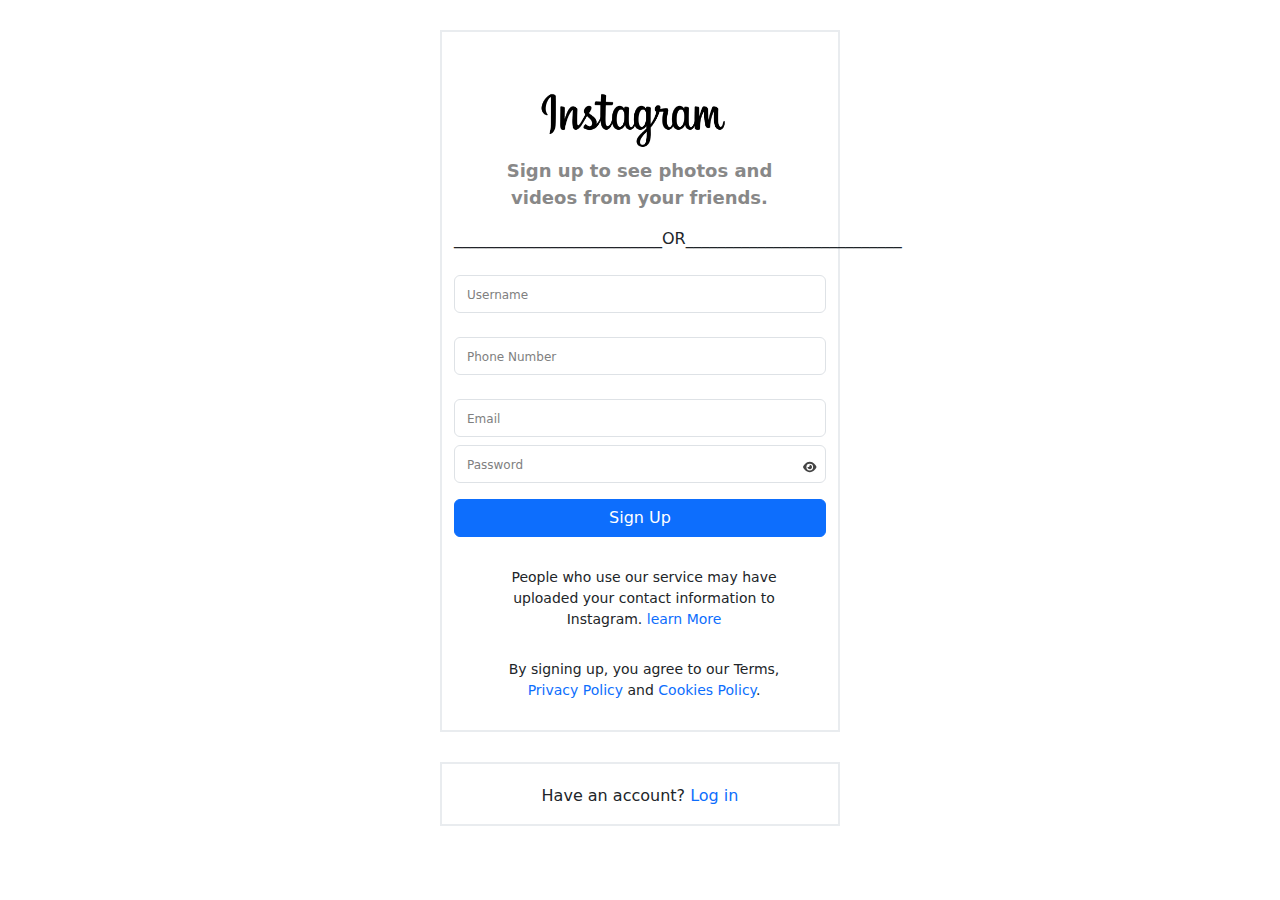
==== signup.html @ b011760c "Add files via upload" ====
<!DOCTYPE html>
<html lang="en">
  <head>
    <meta charset="UTF-8" />
    <meta name="viewport" content="width=device-width, initial-scale=1.0" />
    <title>Sign Up</title>
    <link rel="stylesheet" href="./css/all.min.css" />
    <link rel="stylesheet" href="./css/bootstrap.min.css" />
    <link rel="stylesheet" href="./css/sinup.css" />
  </head>
  <body>
    <div class="container">
      <div class="row" style="justify-content: center;
			align-items: center;">
        <div class="col-md-6 border border-light-subtle border-2 right-grid">
          <div class="right-login">
            <div class="instagram">
              <img src="./images/dark.png" alt="instagram" />
							<p class="headline">Sign up to see photos and videos from your friends.</p>
							<div class="mt-3">
								<span
									>__________________________OR___________________________</span
								>
							</div>
              <form action="" id="loginForm">
								<div class="form mt-4">
                  <input
                    type="text"
                    id="names"
                    class="form-control"
                    autocomplete="on"
                    placeholder="Username"
                    required
                  />
                  <div id="nameError"></div>
									<div class="form mt-4">
										<input
											type="text"
											id="phone"
											class="form-control"
											autocomplete="on"
											placeholder="Phone Number"
											required
										/>
                    <div id="phoneError"></div>
                <div class="form mt-4">
                  <input
                    type="text"
                    id="email"
                    class="form-control"
                    autocomplete="on"
                    placeholder="Email"
                    required
                  />
                  <div id="emailError"></div>
                  <div class="passs">
                    <input
                      type="password"
                      id="password"
                      class="form-control mt-2"
                      placeholder="Password"
                      required
                    />
                    <span id="eyea">
                      <i class="fa-solid fa-eye"></i>
                    </span>
                  </div>
                  <div id="passwordError"></div>
                  <div class="button mt-3">
                    <button
                      type="submit"
                      class="signUpC btn btn-primary w-100"
                      id="amazon"
                      >
                      Sign Up
                    </button>
                  </div>
                </div>
              </form>
            </div>
          </div>
          <div class="account">
						<p>People who use our service may have uploaded your contact information to Instagram. <a href="#">learn More</a>
						</p>
						<p>
							By signing up, you agree to our Terms, <a href="">Privacy Policy</a> and <a href="#">Cookies Policy</a>.
						</p>
          </div>
        </div>
      </div>
    </div>
    <div class="container mb-4">
      <div class="row" style="justify-content: center;
			align-items: center;">
        <div class="col-md-6 border border-light-subtle border-2 right-grid">
					<div class="text-content">
						<p>Have an account? <a href="index.html">Log in</a></p>
					</div>
        </div>
      </div>
    </div>
    <script src="./js/all.min.js"></script>
    <script src="./js/bootstrap.bundle.min.js"></script>
    <script src="./js/jquery.min.js"></script>
    <script src="./js/signup.js"></script>
  </body>
</html>
---- css/sinup.css ----
.right-grid {
  width: 400px;
  height: 80%;
  margin-top: 30px;
}

.homepage {
  margin-left: 130px;
}

/* image css */
.homepage img {
  height: 600px;
  margin-left: 50px;
}
/* instagram image css */
.instagram img {
  width: 200px;
  margin-top: 41px;
  margin-left: 80px;
  height: 80px;
  filter: brightness(0%);
}
.instagram .headline{
	font-size: 18px;
	color: #888;
	font-weight: bold;
	text-align: center;
	padding: 4px 22px 0 21px;
}
/* form css */
.form input::placeholder {
  font-size: 12px;
  color: grey;
}

.facebook-login .login {
  margin-left: 120px;
  margin-top: 20px;
  font-size: 13px;
  color: #385185;
}
.facebook-login a,.account a{
	text-decoration: none;
}
.account p{
	text-align: center;
	padding: 0 27px 13px 35px;
}
.account p:first-child{
	margin-top:30px;
}
.password {
  margin-left: 140px;
  font-size: 12px;
}

.passs{
	position: relative;
}
.passs svg{
	position: absolute;
	right: 10px;
	bottom: 10px;
	color: #444;
	font-size: 12px;
	cursor: pointer;
}
/* account text css */
.account {
  font-size: 14px;
}

/* homepage image animation css */
.swing {
  animation: swing ease-in-out 1s infinite alternate;
  transform-origin: center -20px;
  float: left;
}

.swing img {
  display: block;
}

.swing:after {
  content: "";
  position: absolute;
  width: 20px;
  height: 20px;
  border: 1px solid #999;
  top: -10px;
  left: 50%;
  z-index: 0;
  border-bottom: none;
  border-right: none;
  transform: rotate(45deg);
}

/* nail */
.swing:before {
  content: "";
  position: absolute;
  width: 5px;
  height: 5px;
  top: -14px;
  left: 54%;
  z-index: 5;
  border-radius: 50% 50%;
  background: #000;
}
.text-content{
	padding: 20px 0 0 0;
	text-align: center;
}
.text-content a{
	text-decoration: none;
}
/* Apply styles for small screens */
@media only screen and (max-width: 600px) {
  .homepage {
    margin-left: 5px;
    margin-right: 100px;
  }

  .home-image {
    margin-right: 90px;
  }

  .right-grid {
    margin-top: 5px;
    margin-left: 30px;
  }
}
/* Apply styles for tablet  */
@media (min-width: 768px) and (max-width: 1024px) {
  .right-grid {
    margin-top: 30px;
  }
}
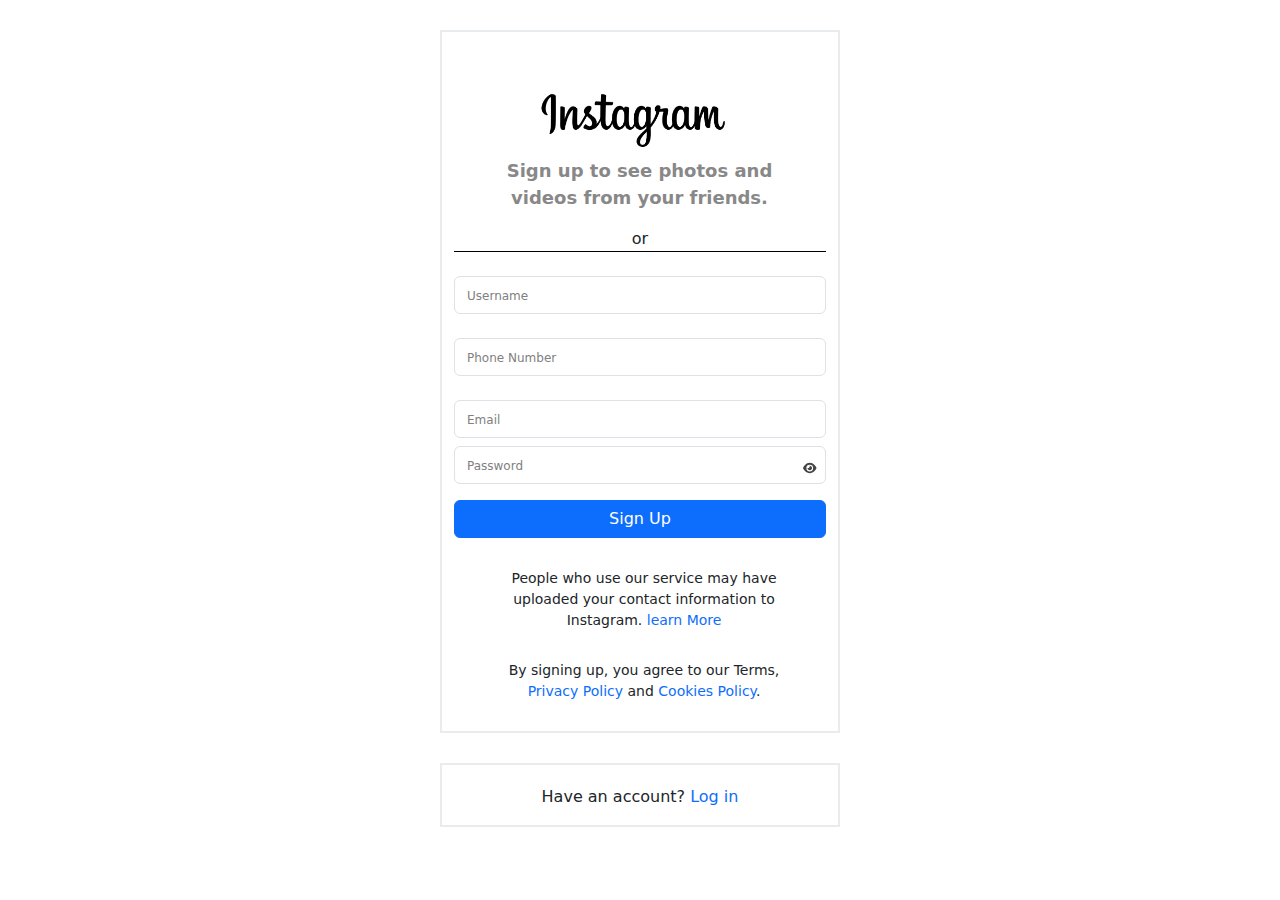
==== commit f554ed80: "hello rigster" ====
--- a/signup.html
+++ b/signup.html
@@ -18,9 +18,9 @@
               <img src="./images/dark.png" alt="instagram" />
 							<p class="headline">Sign up to see photos and videos from your friends.</p>
 							<div class="mt-3">
-								<span
-									>__________________________OR___________________________</span
-								>
+                <p class="text-center w-100 sharta"
+                >or</p
+              >
 							</div>
               <form action="" id="loginForm">
 								<div class="form mt-4">
--- a/css/sinup.css
+++ b/css/sinup.css
@@ -54,7 +54,9 @@
   margin-left: 140px;
   font-size: 12px;
 }
-
+.sharta{
+  border-bottom: 1px solid#000;
+}
 .passs{
 	position: relative;
 }
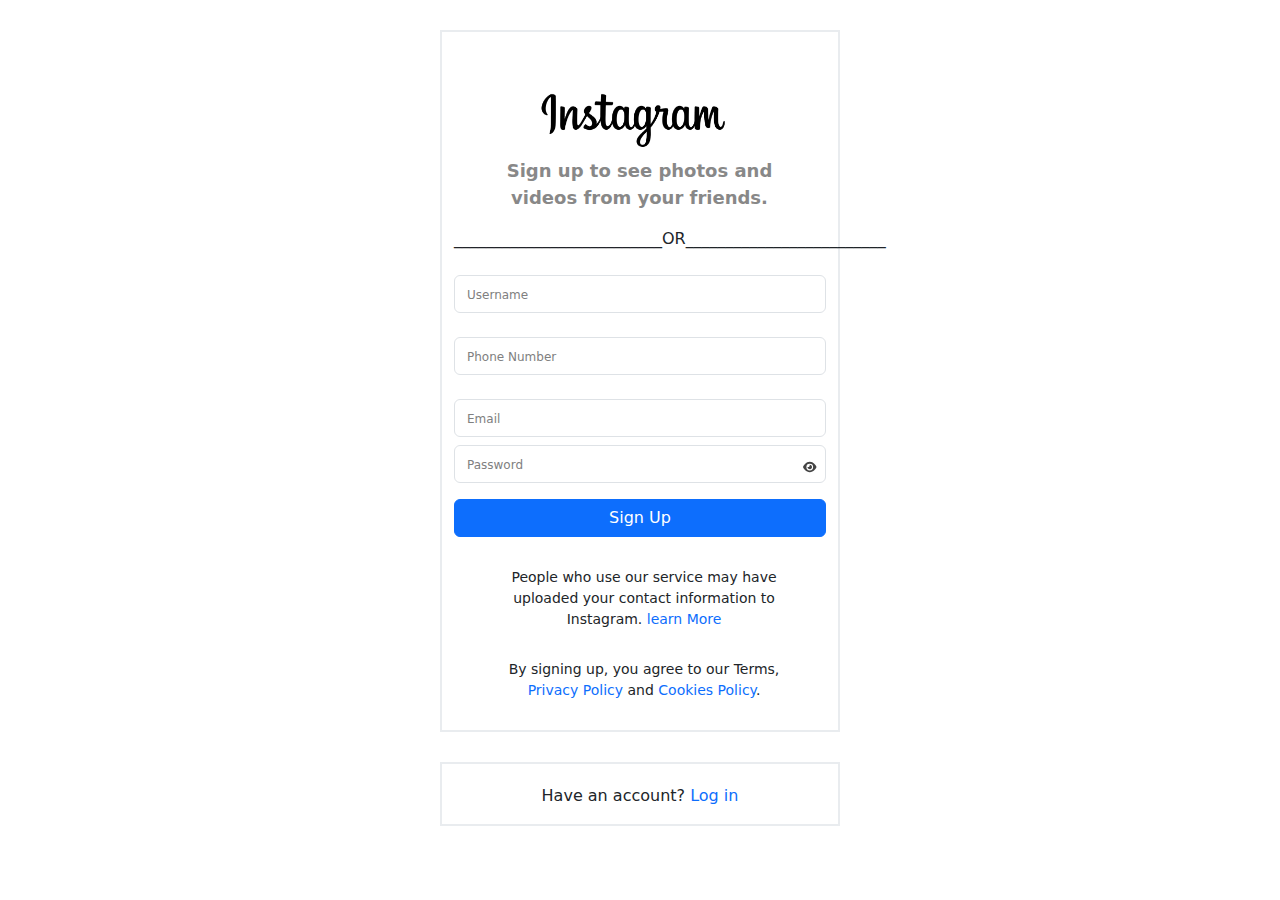
==== commit d5554296: "heelo again" ====
--- a/signup.html
+++ b/signup.html
@@ -18,9 +18,7 @@
               <img src="./images/dark.png" alt="instagram" />
 							<p class="headline">Sign up to see photos and videos from your friends.</p>
 							<div class="mt-3">
-                <p class="text-center w-100 sharta"
-                >or</p
-              >
+                <p>__________________________OR_________________________</p>
 							</div>
               <form action="" id="loginForm">
 								<div class="form mt-4">
--- a/css/sinup.css
+++ b/css/sinup.css
@@ -53,9 +53,6 @@
 .password {
   margin-left: 140px;
   font-size: 12px;
-}
-.sharta{
-  border-bottom: 1px solid#000;
 }
 .passs{
 	position: relative;
@@ -130,7 +127,6 @@
 
   .right-grid {
     margin-top: 5px;
-    margin-left: 30px;
   }
 }
 /* Apply styles for tablet  */
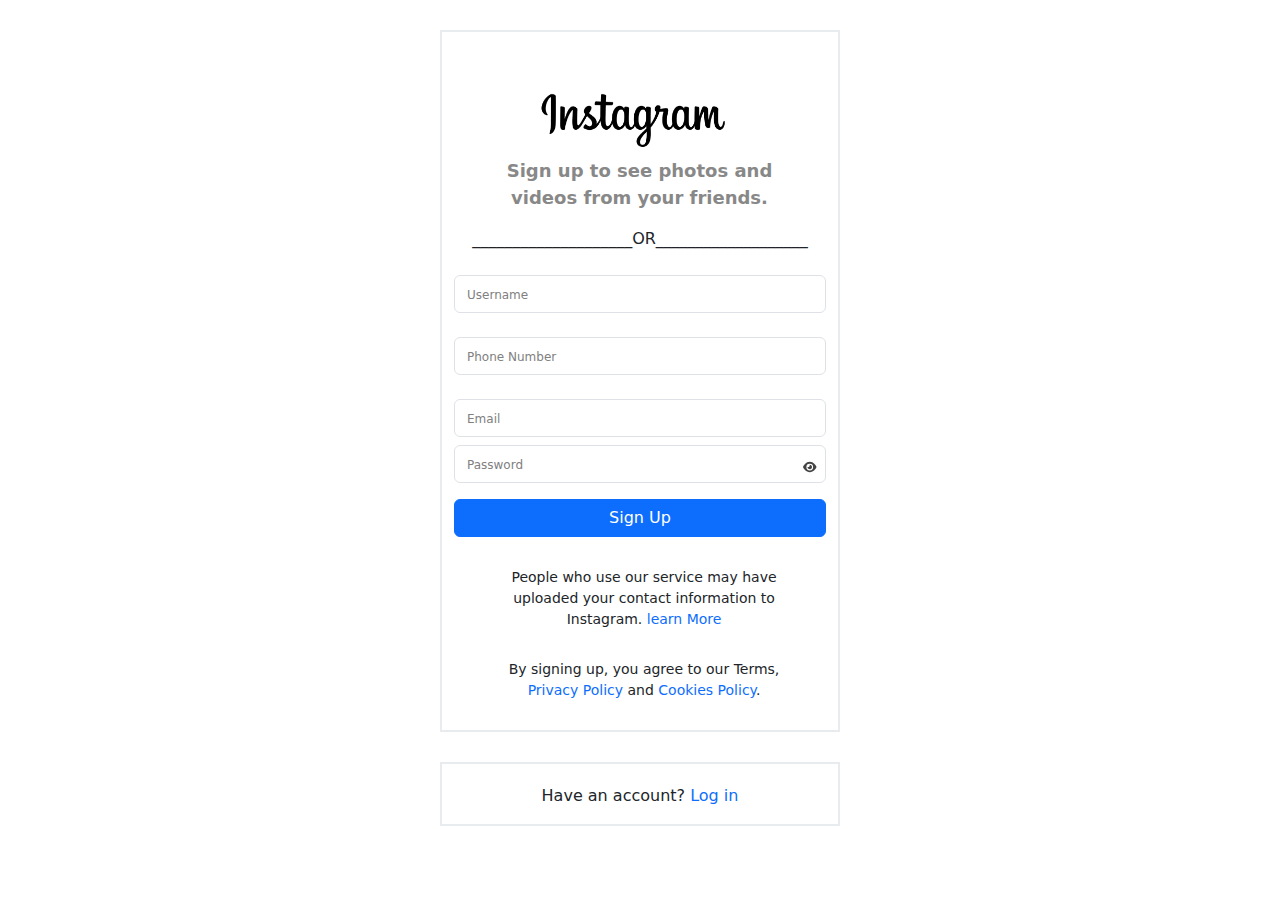
==== commit 84bdc09e: "new" ====
--- a/signup.html
+++ b/signup.html
@@ -18,7 +18,7 @@
               <img src="./images/dark.png" alt="instagram" />
 							<p class="headline">Sign up to see photos and videos from your friends.</p>
 							<div class="mt-3">
-                <p>__________________________OR_________________________</p>
+                <p class="text-center">____________________OR___________________</p>
 							</div>
               <form action="" id="loginForm">
 								<div class="form mt-4">
